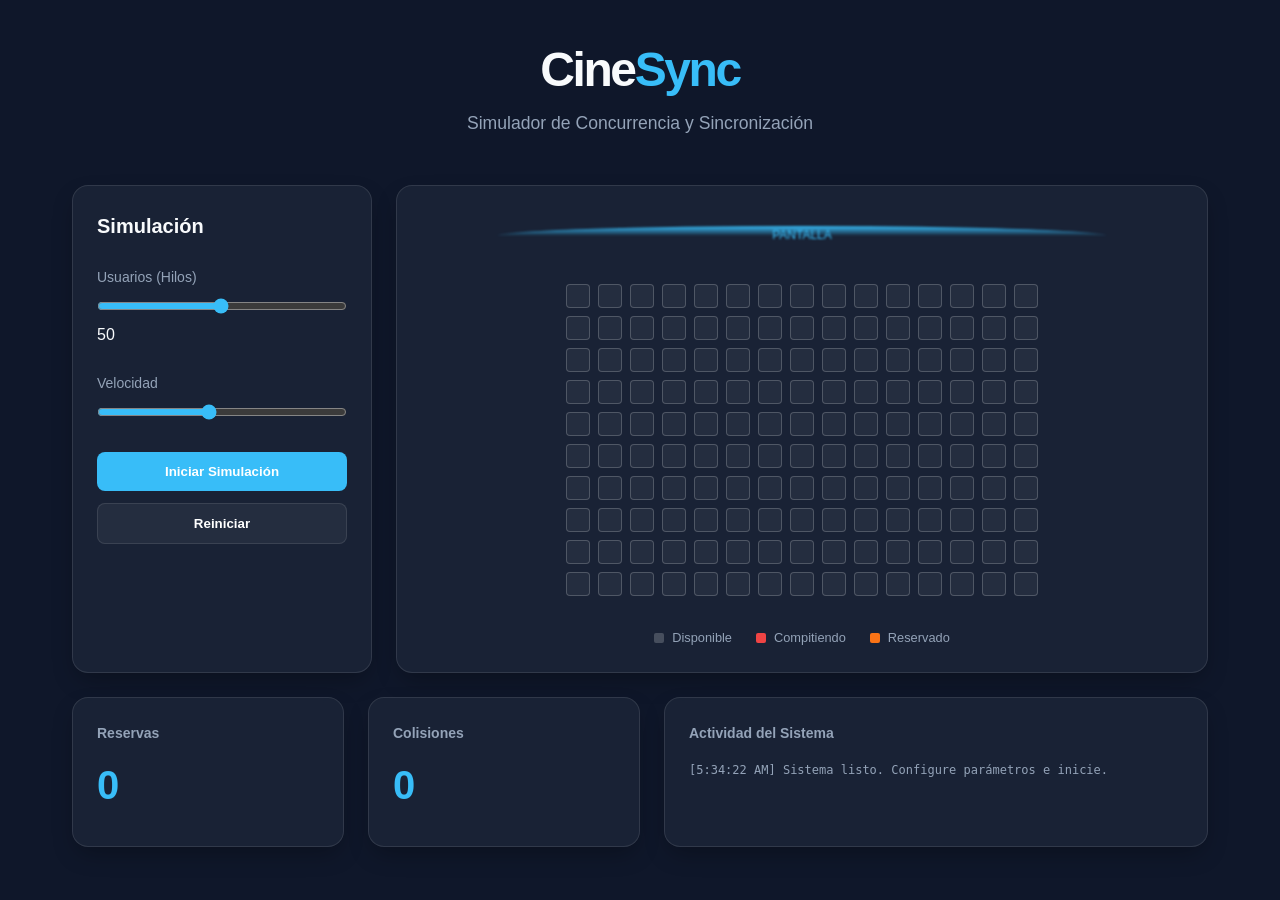
==== frontend/index.html @ 9a3726f7 "v.1.0.0 - Primera versión valida en terminal + web frontend" ====
<!DOCTYPE html>
<html lang="es">
<head>
    <meta charset="UTF-8">
    <meta name="viewport" content="width=device-width, initial-scale=1.0">
    <title>CineSync - Dashboard de Concurrencia</title>
    <link rel="stylesheet" href="style.css">
</head>
<body>
    <div class="app-container">
        <header>
            <h1>Cine<span>Sync</span></h1>
            <p>Simulador de Concurrencia y Sincronización</p>
        </header>

        <main>
            <section class="controls card">
                <h2>Simulación</h2>
                <div class="control-group">
                    <label>Usuarios (Hilos)</label>
                    <input type="range" id="threadCount" min="1" max="100" value="50">
                    <span id="threadCountVal">50</span>
                </div>
                <div class="control-group">
                    <label>Velocidad</label>
                    <input type="range" id="speed" min="1" max="10" value="5">
                </div>
                <button id="startBtn">Iniciar Simulación</button>
                <button id="resetBtn" class="secondary">Reiniciar</button>
            </section>

            <section class="cinema-view card">
                <div class="screen">PANTALLA</div>
                <div id="seatGrid" class="seat-grid"></div>
                <div class="legend">
                    <div class="item"><span class="dot available"></span> Disponible</div>
                    <div class="item"><span class="dot contested"></span> Compitiendo</div>
                    <div class="item"><span class="dot reserved"></span> Reservado</div>
                </div>
            </section>

            <section class="stats-view">
                <div class="stat-card card">
                    <h3>Reservas</h3>
                    <p id="successCount">0</p>
                </div>
                <div class="stat-card card">
                    <h3>Colisiones</h3>
                    <p id="collisionCount">0</p>
                </div>
                <div class="stat-card card log-card">
                    <h3>Actividad del Sistema</h3>
                    <div id="logContent" class="log-content"></div>
                </div>
            </section>
        </main>
    </div>
    <script src="main.js"></script>
</body>
</html>
---- frontend/style.css ----
:root {
    --bg-color: #0f172a;
    --card-bg: rgba(30, 41, 59, 0.7);
    --primary: #38bdf8;
    --accent: #f97316;
    --danger: #ef4444;
    --text: #f8fafc;
    --text-dim: #94a3b8;
    --success: #22c55e;
}

* {
    box-sizing: border-box;
    margin: 0;
    padding: 0;
}

body {
    font-family: 'Inter', -apple-system, sans-serif;
    background-color: var(--bg-color);
    color: var(--text);
    line-height: 1.6;
    overflow-x: hidden;
}

.app-container {
    max-width: 1200px;
    margin: 0 auto;
    padding: 2rem;
}

header {
    text-align: center;
    margin-bottom: 3rem;
}

header h1 {
    font-size: 3rem;
    font-weight: 800;
    letter-spacing: -0.05em;
}

header h1 span {
    color: var(--primary);
}

header p {
    color: var(--text-dim);
    font-size: 1.1rem;
}

main {
    display: grid;
    grid-template-columns: 300px 1fr;
    grid-template-rows: auto auto;
    gap: 1.5rem;
}

.card {
    background: var(--card-bg);
    backdrop-filter: blur(12px);
    border: 1px solid rgba(255, 255, 255, 0.1);
    border-radius: 1rem;
    padding: 1.5rem;
    box-shadow: 0 10px 25px -5px rgba(0, 0, 0, 0.3);
}

.controls h2 {
    margin-bottom: 1.5rem;
    font-size: 1.25rem;
}

.control-group {
    margin-bottom: 1.5rem;
}

.control-group label {
    display: block;
    font-size: 0.875rem;
    color: var(--text-dim);
    margin-bottom: 0.5rem;
}

input[type="range"] {
    width: 100%;
    accent-color: var(--primary);
}

button {
    width: 100%;
    padding: 0.75rem;
    border-radius: 0.5rem;
    border: none;
    background: var(--primary);
    color: white;
    font-weight: 600;
    cursor: pointer;
    transition: all 0.2s;
    margin-bottom: 0.75rem;
}

button:hover {
    filter: brightness(1.1);
    transform: translateY(-1px);
}

button.secondary {
    background: rgba(255, 255, 255, 0.05);
    border: 1px solid rgba(255, 255, 255, 0.1);
}

.cinema-view {
    grid-row: span 1;
    display: flex;
    flex-direction: column;
    align-items: center;
}

.screen {
    width: 80%;
    height: 10px;
    background: linear-gradient(to bottom, var(--primary), transparent);
    margin: 1rem 0 3rem;
    border-radius: 50% / 100% 100% 0 0;
    text-align: center;
    font-size: 0.75rem;
    color: var(--primary);
    filter: blur(1px);
}

.seat-grid {
    display: grid;
    grid-template-columns: repeat(15, 1fr);
    gap: 8px;
    margin-bottom: 2rem;
}

.seat {
    width: 24px;
    height: 24px;
    background: rgba(255, 255, 255, 0.05);
    border: 1px solid rgba(255, 255, 255, 0.2);
    border-radius: 4px;
    transition: all 0.3s cubic-bezier(0.4, 0, 0.2, 1);
}

.seat.reserved {
    background: var(--accent);
    box-shadow: 0 0 15px var(--accent);
    border-color: transparent;
}

.seat.contested {
    background: var(--danger);
    animation: pulse 0.5s infinite alternate;
}

@keyframes pulse {
    from { transform: scale(1); opacity: 1; }
    to { transform: scale(1.2); opacity: 0.7; }
}

.legend {
    display: flex;
    gap: 1.5rem;
    font-size: 0.8rem;
    color: var(--text-dim);
}

.legend .item {
    display: flex;
    align-items: center;
    gap: 0.5rem;
}

.dot {
    width: 10px;
    height: 10px;
    border-radius: 2px;
}

.dot.available { background: rgba(255, 255, 255, 0.2); }
.dot.contested { background: var(--danger); }
.dot.reserved { background: var(--accent); }

.stats-view {
    grid-column: span 2;
    display: grid;
    grid-template-columns: 1fr 1fr 2fr;
    gap: 1.5rem;
}

.stat-card h3 {
    font-size: 0.875rem;
    color: var(--text-dim);
    margin-bottom: 0.5rem;
}

.stat-card p {
    font-size: 2.5rem;
    font-weight: 700;
    color: var(--primary);
}

.log-card {
    height: 150px;
    display: flex;
    flex-direction: column;
}

.log-content {
    flex: 1;
    overflow-y: auto;
    font-family: 'Fira Code', monospace;
    font-size: 0.75rem;
    color: var(--text-dim);
    padding-top: 0.5rem;
}

.log-entry {
    margin-bottom: 2px;
}

.log-entry.success { color: var(--success); }
.log-entry.fail { color: var(--danger); }

::-webkit-scrollbar {
    width: 6px;
}

::-webkit-scrollbar-thumb {
    background: rgba(255, 255, 255, 0.1);
    border-radius: 3px;
}
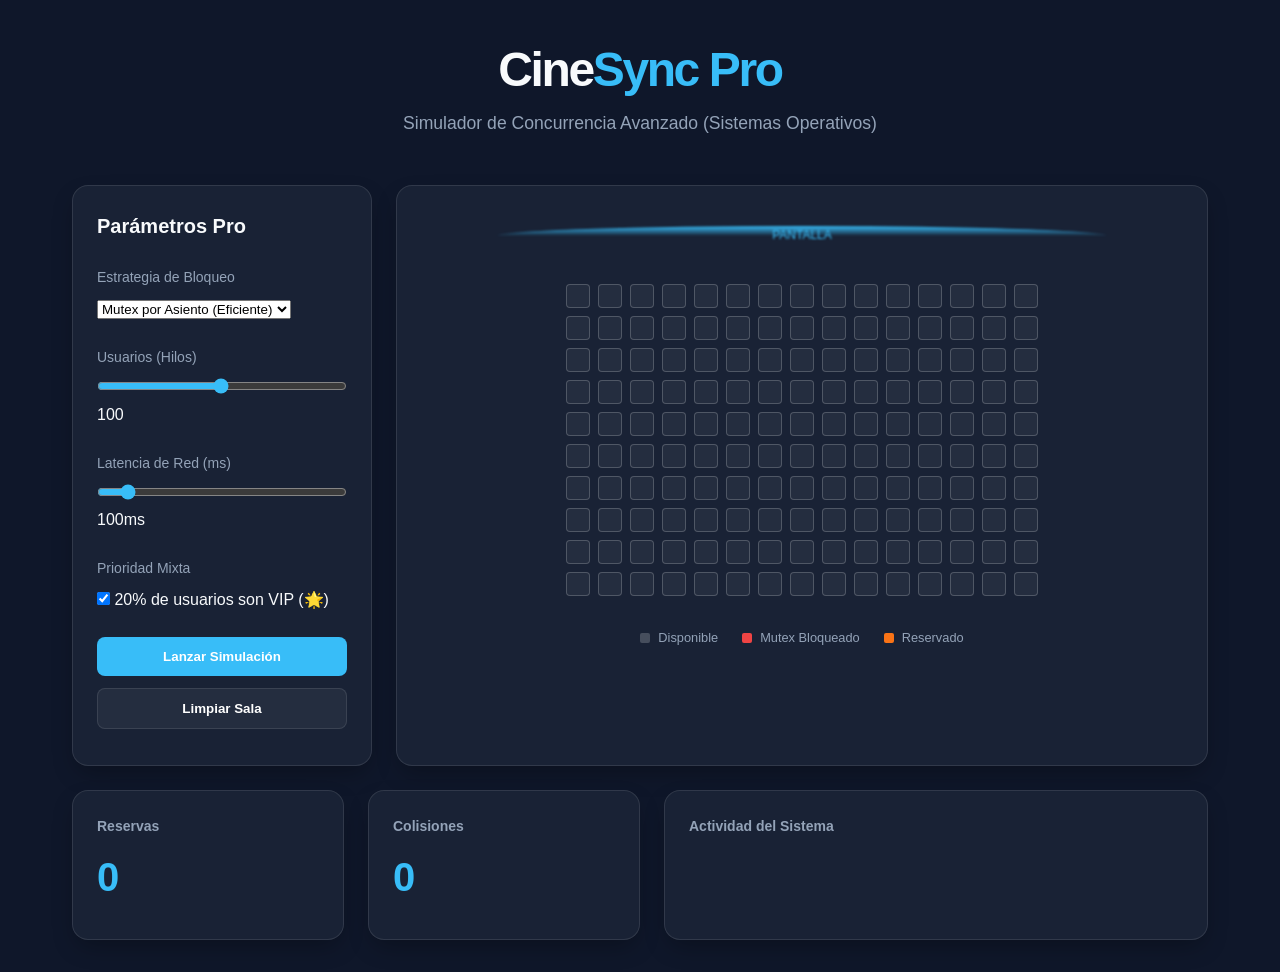
==== commit eb37e5eb: "v.1.1.0 - Mejora Pro, Scripts de Instalación y README profesional" ====
--- a/frontend/index.html
+++ b/frontend/index.html
@@ -3,30 +3,43 @@
 <head>
     <meta charset="UTF-8">
     <meta name="viewport" content="width=device-width, initial-scale=1.0">
-    <title>CineSync - Dashboard de Concurrencia</title>
+    <title>CineSync Pro - Dashboard de Concurrencia</title>
     <link rel="stylesheet" href="style.css">
 </head>
 <body>
     <div class="app-container">
         <header>
-            <h1>Cine<span>Sync</span></h1>
-            <p>Simulador de Concurrencia y Sincronización</p>
+            <h1>Cine<span>Sync Pro</span></h1>
+            <p>Simulador de Concurrencia Avanzado (Sistemas Operativos)</p>
         </header>
 
         <main>
             <section class="controls card">
-                <h2>Simulación</h2>
+                <h2>Parámetros Pro</h2>
+                <div class="control-group">
+                    <label>Estrategia de Bloqueo</label>
+                    <select id="lockStrategy">
+                        <option value="seat">Mutex por Asiento (Eficiente)</option>
+                        <option value="global">Mutex Global (Ineficiente)</option>
+                    </select>
+                </div>
                 <div class="control-group">
                     <label>Usuarios (Hilos)</label>
-                    <input type="range" id="threadCount" min="1" max="100" value="50">
-                    <span id="threadCountVal">50</span>
+                    <input type="range" id="threadCount" min="1" max="200" value="100">
+                    <span id="threadCountVal">100</span>
                 </div>
                 <div class="control-group">
-                    <label>Velocidad</label>
-                    <input type="range" id="speed" min="1" max="10" value="5">
+                    <label>Latencia de Red (ms)</label>
+                    <input type="range" id="latency" min="0" max="1000" value="100">
+                    <span id="latencyVal">100ms</span>
                 </div>
-                <button id="startBtn">Iniciar Simulación</button>
-                <button id="resetBtn" class="secondary">Reiniciar</button>
+                <div class="control-group">
+                    <label>Prioridad Mixta</label>
+                    <input type="checkbox" id="usePriority" checked>
+                    <span class="hint">20% de usuarios son VIP (🌟)</span>
+                </div>
+                <button id="startBtn">Lanzar Simulación</button>
+                <button id="resetBtn" class="secondary">Limpiar Sala</button>
             </section>
 
             <section class="cinema-view card">
@@ -34,7 +47,7 @@
                 <div id="seatGrid" class="seat-grid"></div>
                 <div class="legend">
                     <div class="item"><span class="dot available"></span> Disponible</div>
-                    <div class="item"><span class="dot contested"></span> Compitiendo</div>
+                    <div class="item"><span class="dot contested"></span> Mutex Bloqueado</div>
                     <div class="item"><span class="dot reserved"></span> Reservado</div>
                 </div>
             </section>
